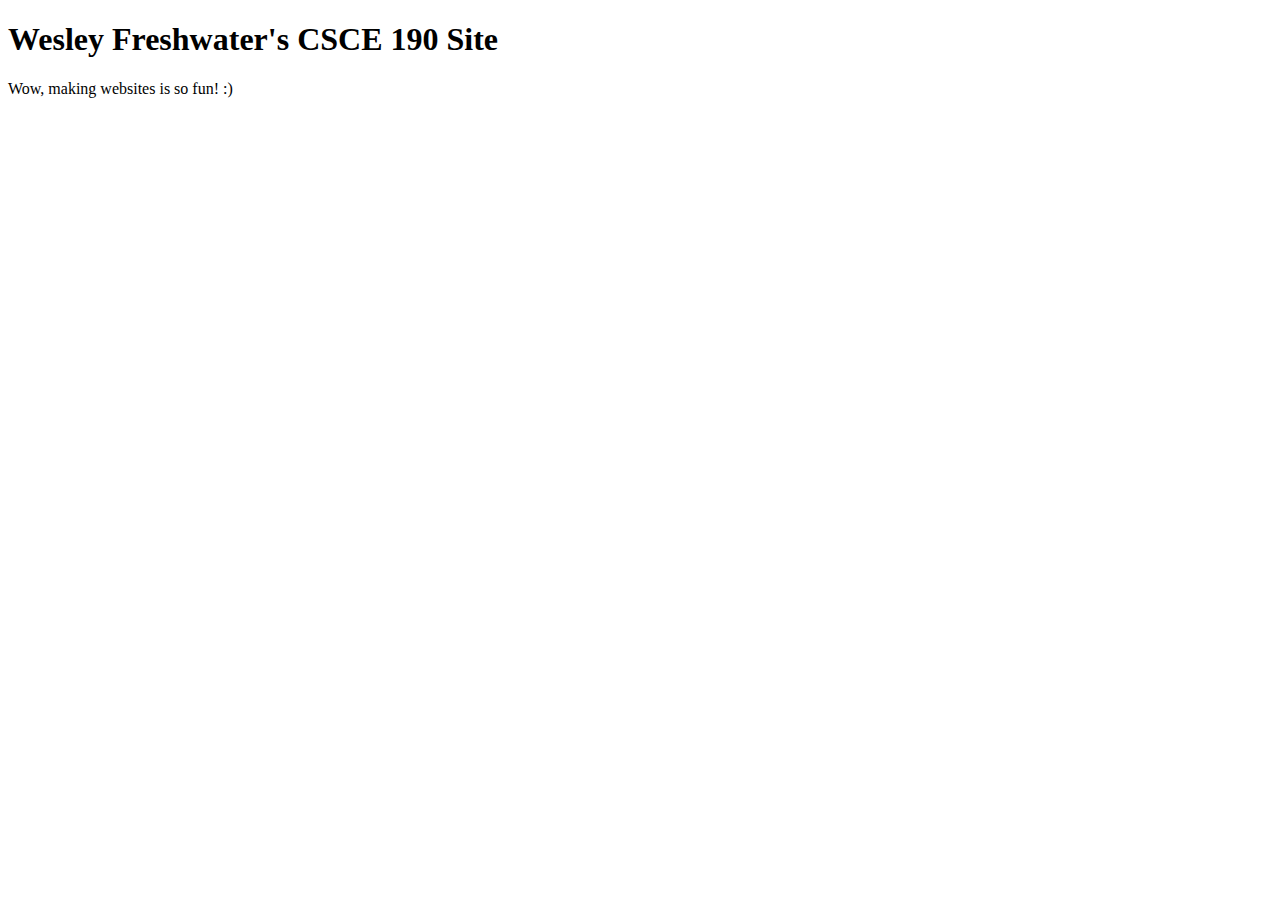
==== index.html @ b7a10476 "Add files via upload" ====
<!DOCTYPE html>
<html>
    <head>
        <title>CSCE 190: Wesley Freshwater</title>
    </head>
    <body>
        <h1>Wesley Freshwater's CSCE 190 Site</h1>
        <p>Wow, making websites is so fun! :)</p>
    </body>
</html>
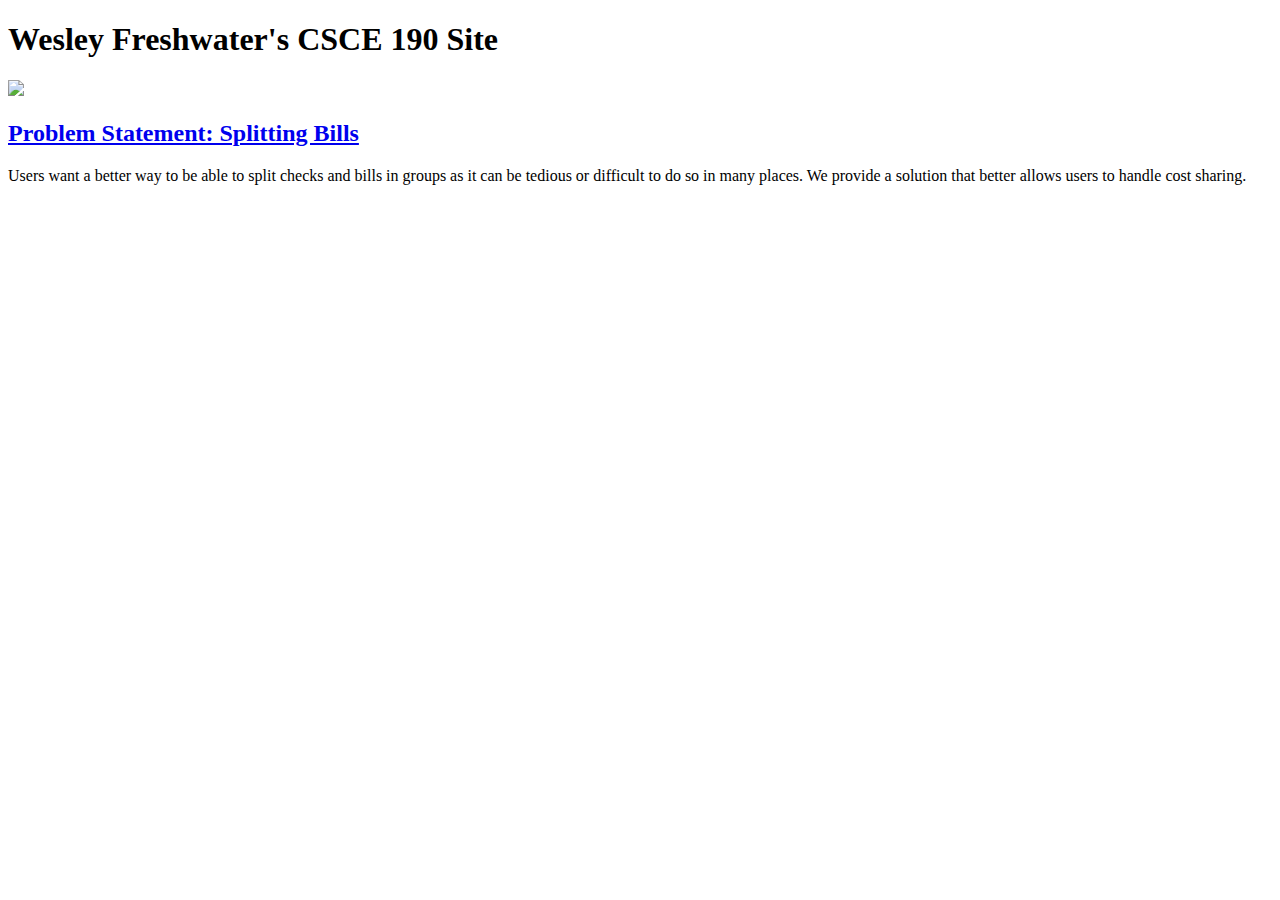
==== commit 430b3389: "Add files via upload" ====
--- a/index.html
+++ b/index.html
@@ -5,6 +5,15 @@
     </head>
     <body>
         <h1>Wesley Freshwater's CSCE 190 Site</h1>
-        <p>Wow, making websites is so fun! :)</p>
+
+        <section class="assignment">
+            <a href="files/problem-statement.pdf"><img src="images/problem-statement.png"></a>
+            <section class="ass-details">
+                <a href="files/problem-statement.pdf"><h2>Problem Statement: Splitting Bills</h2></a>
+                <p>
+                    Users want a better way to be able to split checks and bills in groups as it can be tedious or difficult to do so in many places. We provide a solution that better allows users to handle cost sharing.
+                </p>
+            </section>
+        </section>
     </body>
 </html>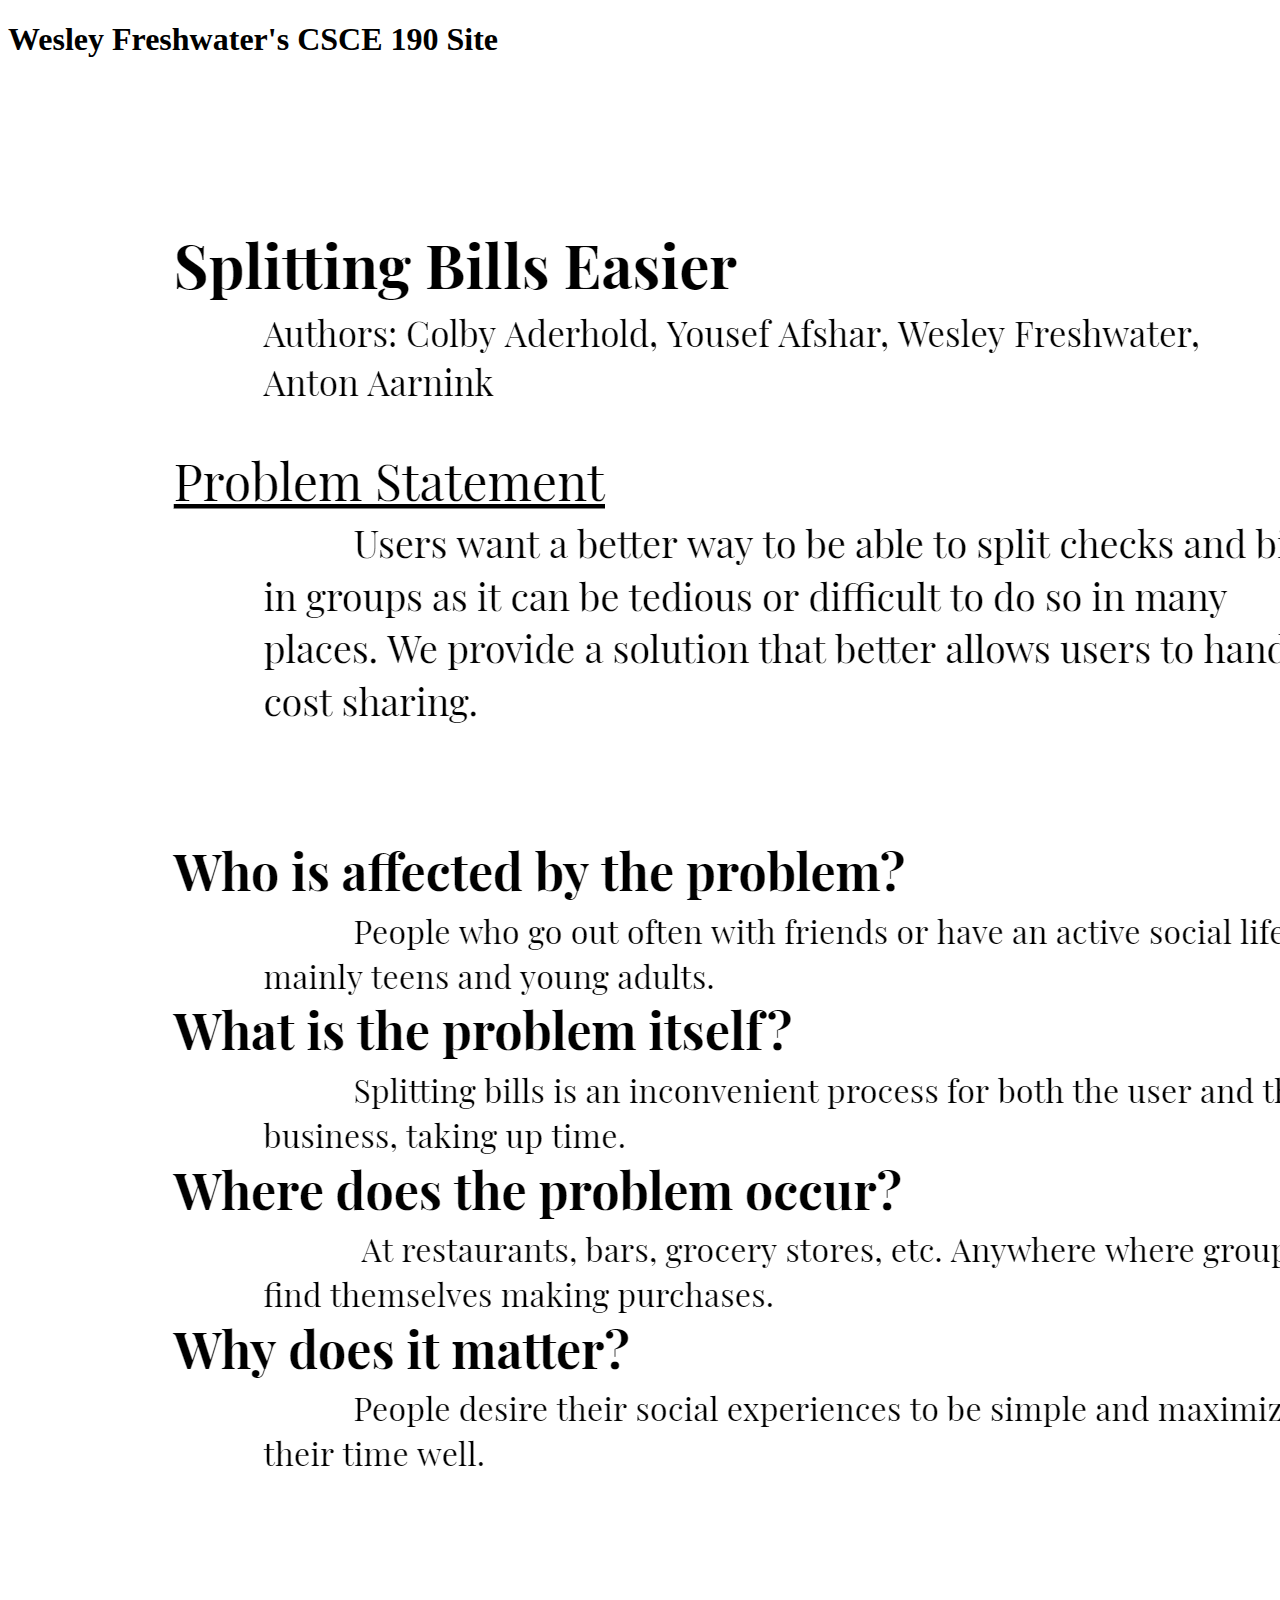
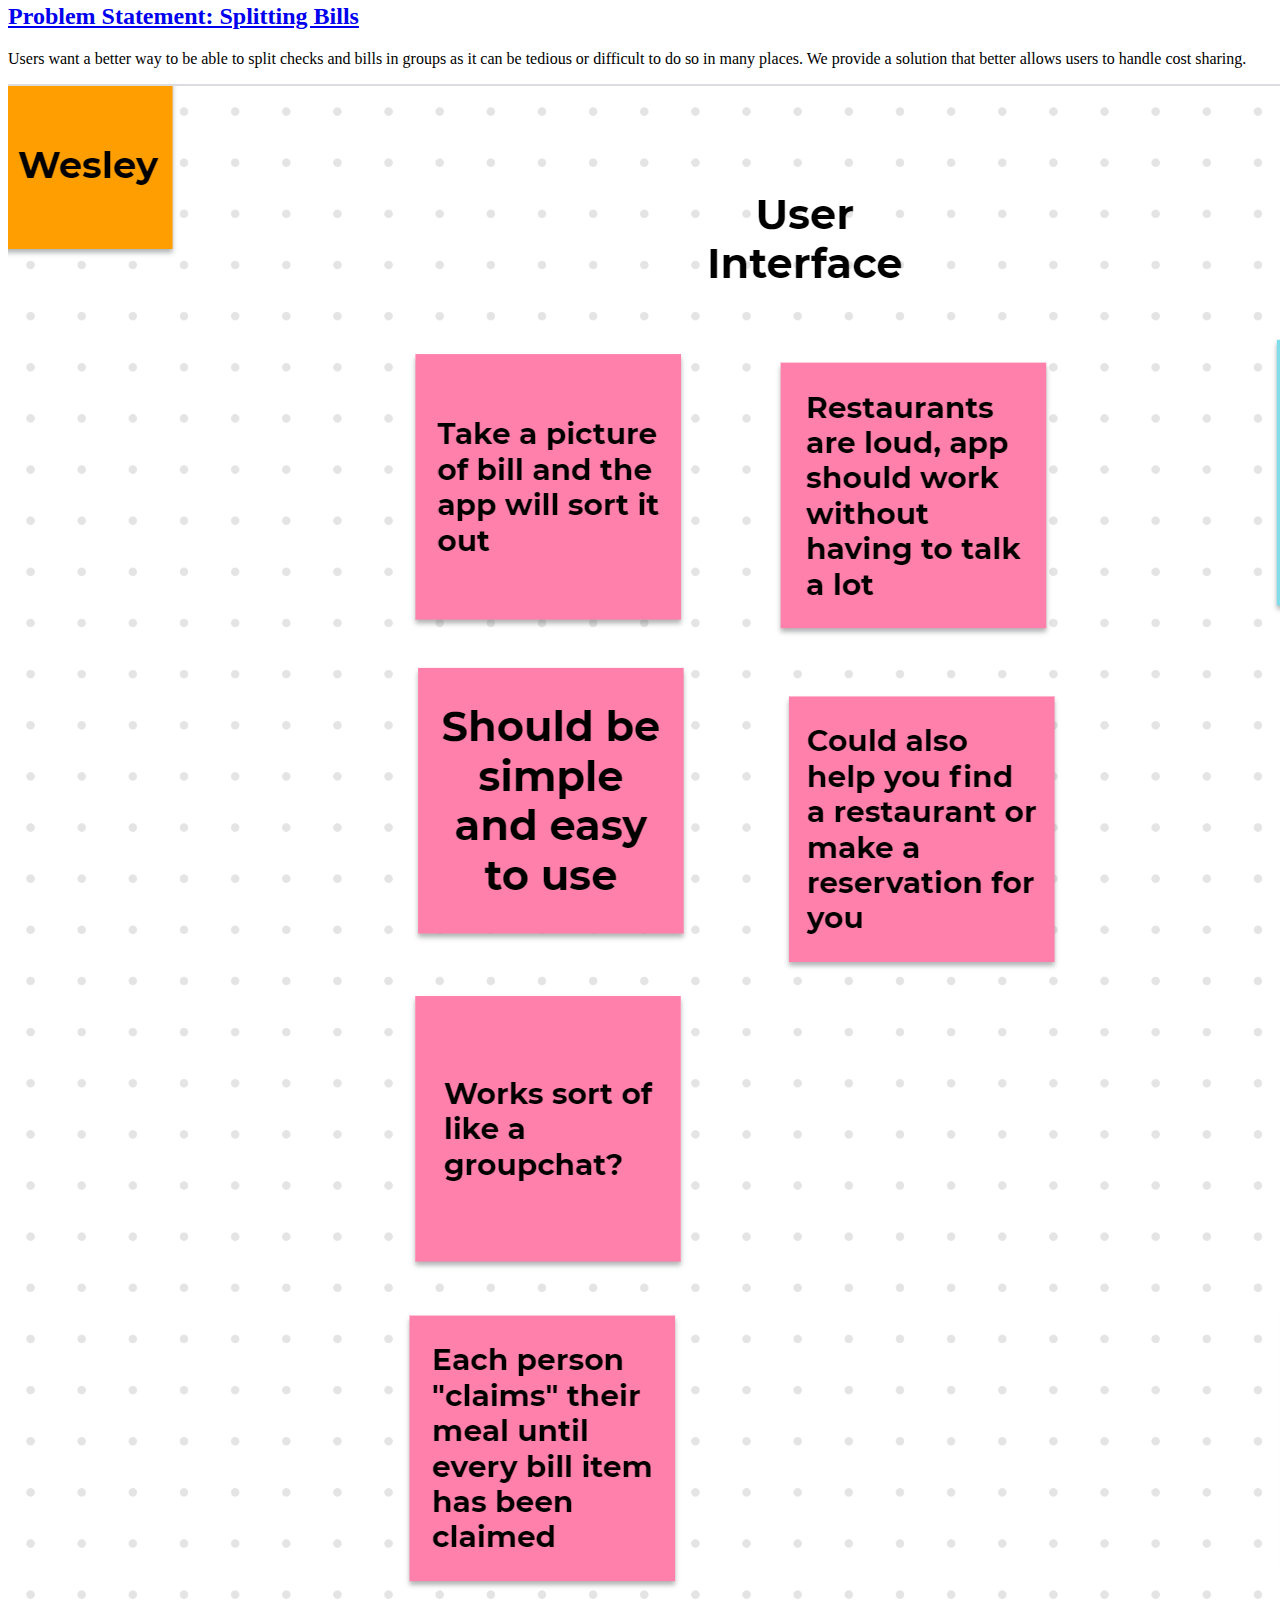
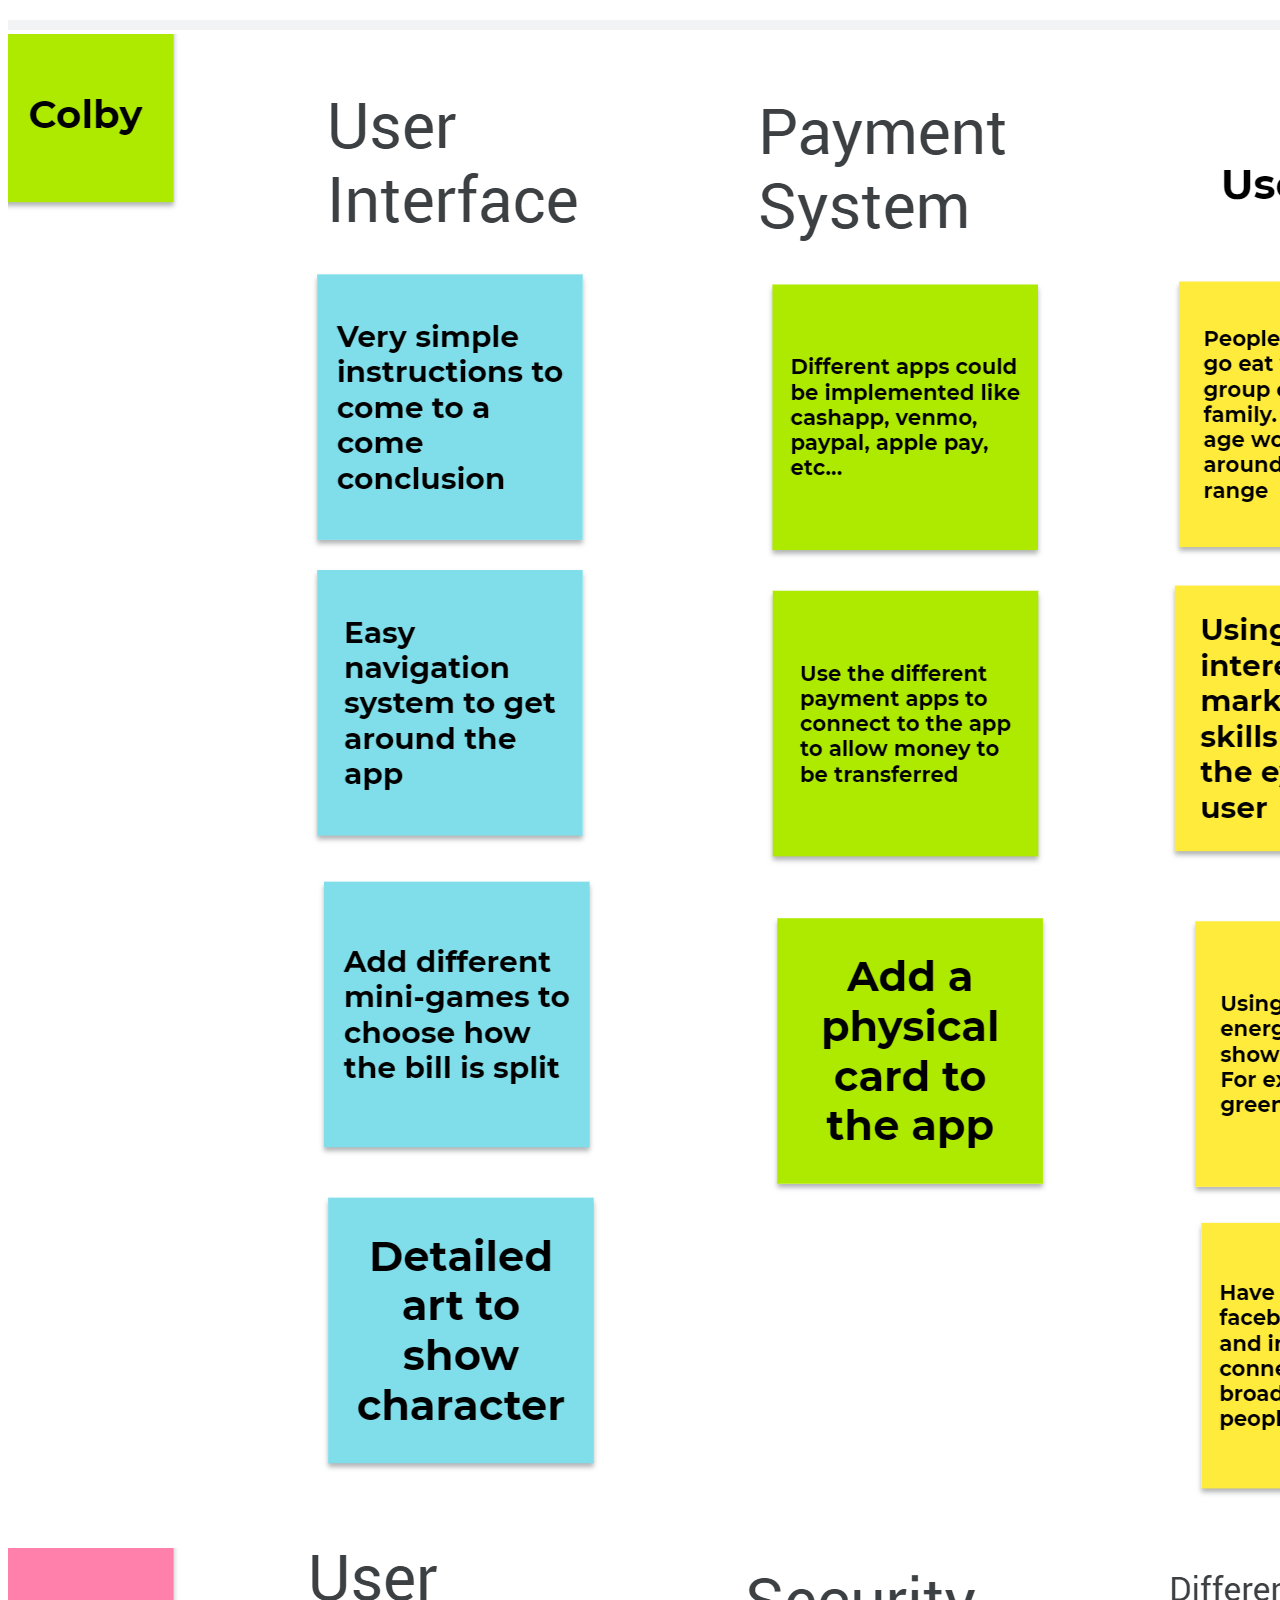
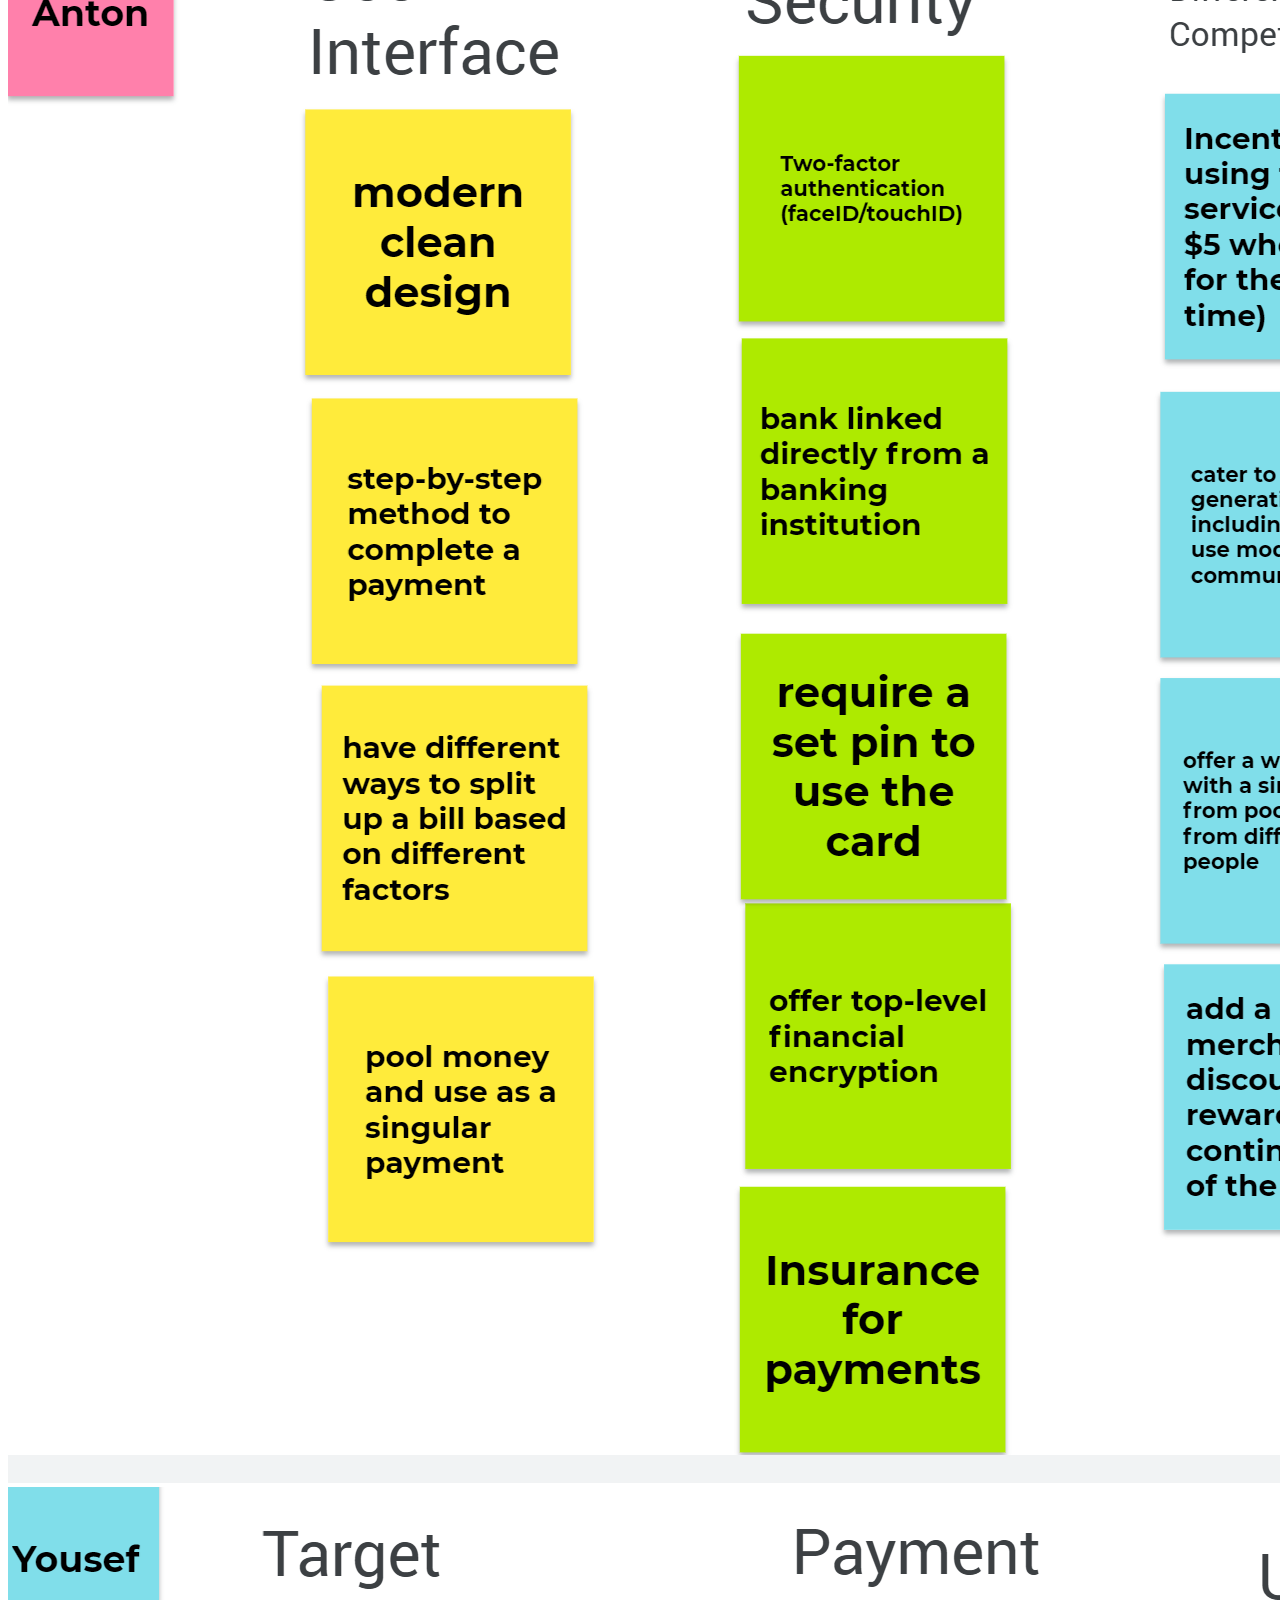
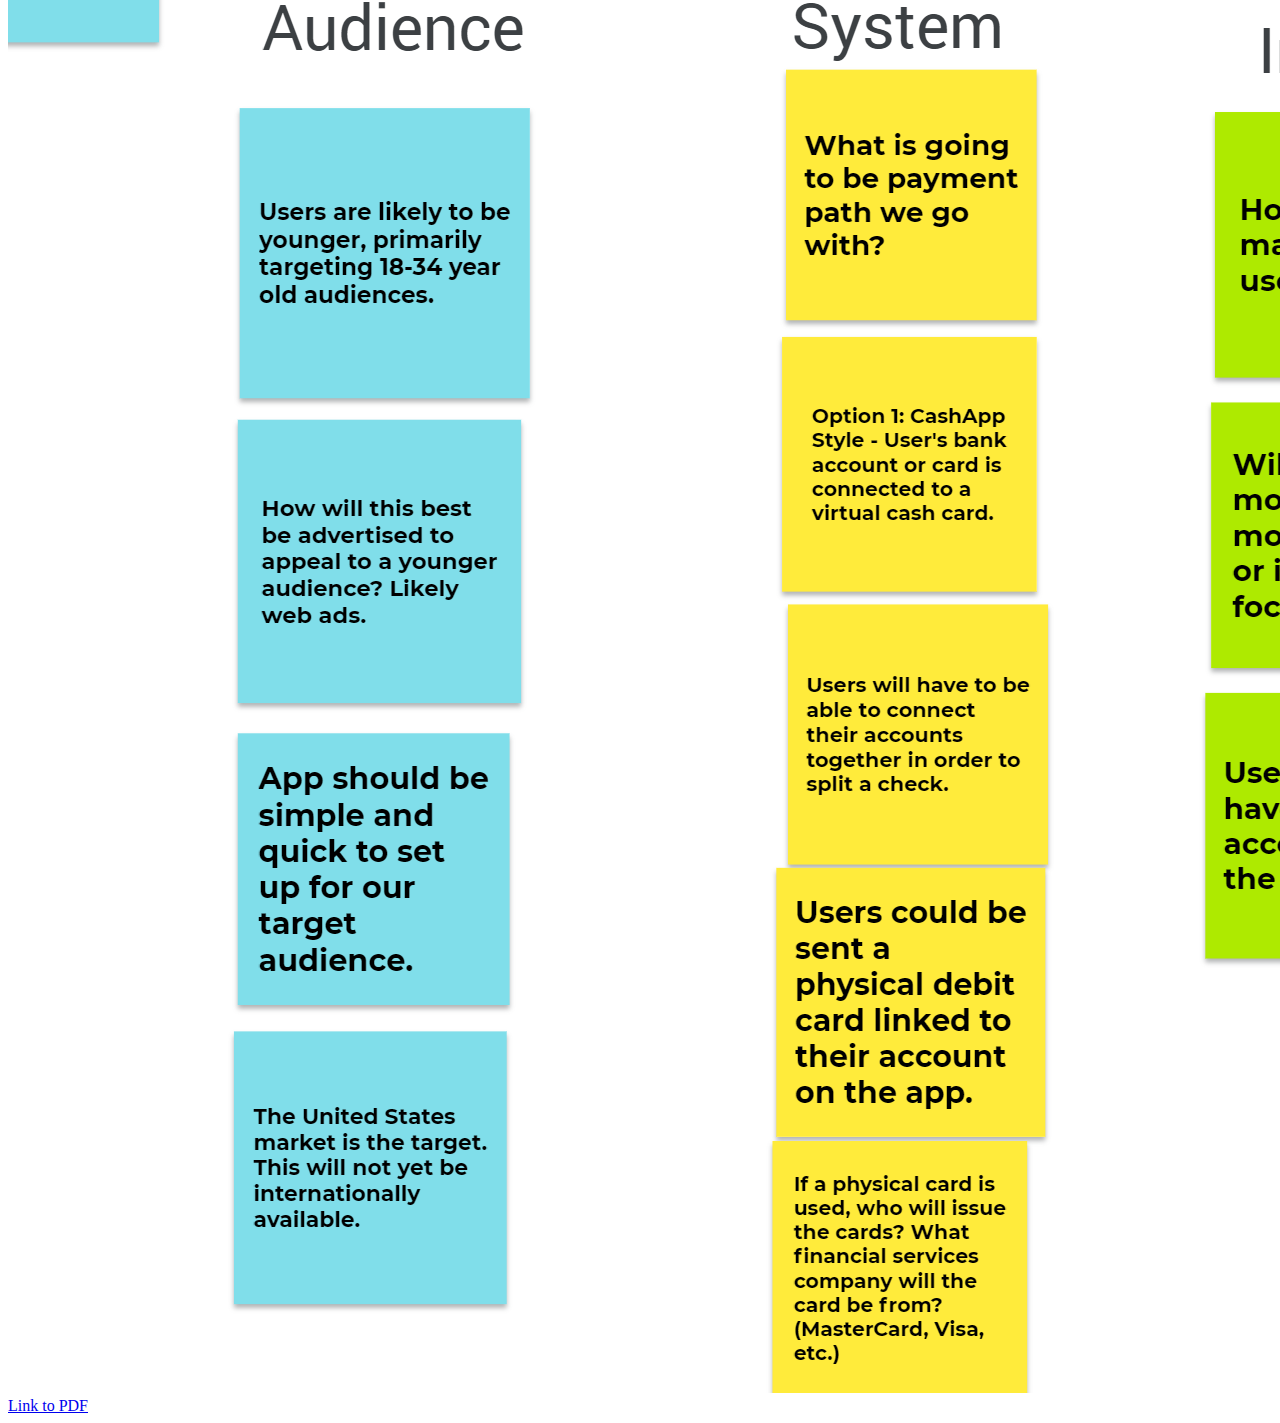
==== commit 5de64171: "Add files via upload" ====
--- a/index.html
+++ b/index.html
@@ -7,7 +7,7 @@
         <h1>Wesley Freshwater's CSCE 190 Site</h1>
 
         <section class="assignment">
-            <a href="files/problem-statement.pdf"><img src="images/problem-statement.png"></a>
+            <a href="files/problem-statement.pdf"><img src="images/problem-statement.PNG"></a>
             <section class="ass-details">
                 <a href="files/problem-statement.pdf"><h2>Problem Statement: Splitting Bills</h2></a>
                 <p>
@@ -15,5 +15,13 @@
                 </p>
             </section>
         </section>
+
+        <section class="assignment">
+            <a><img src="images/affinity1.PNG"></a>
+            <a><img src="images/affinity2.PNG"></a>
+            <a><img src="images/affinity3.PNG"></a>
+            <a><img src="images/affinity4.PNG"></a>
+            <a href="files/affinity.pdf">Link to PDF</a>
+        </section>
     </body>
 </html>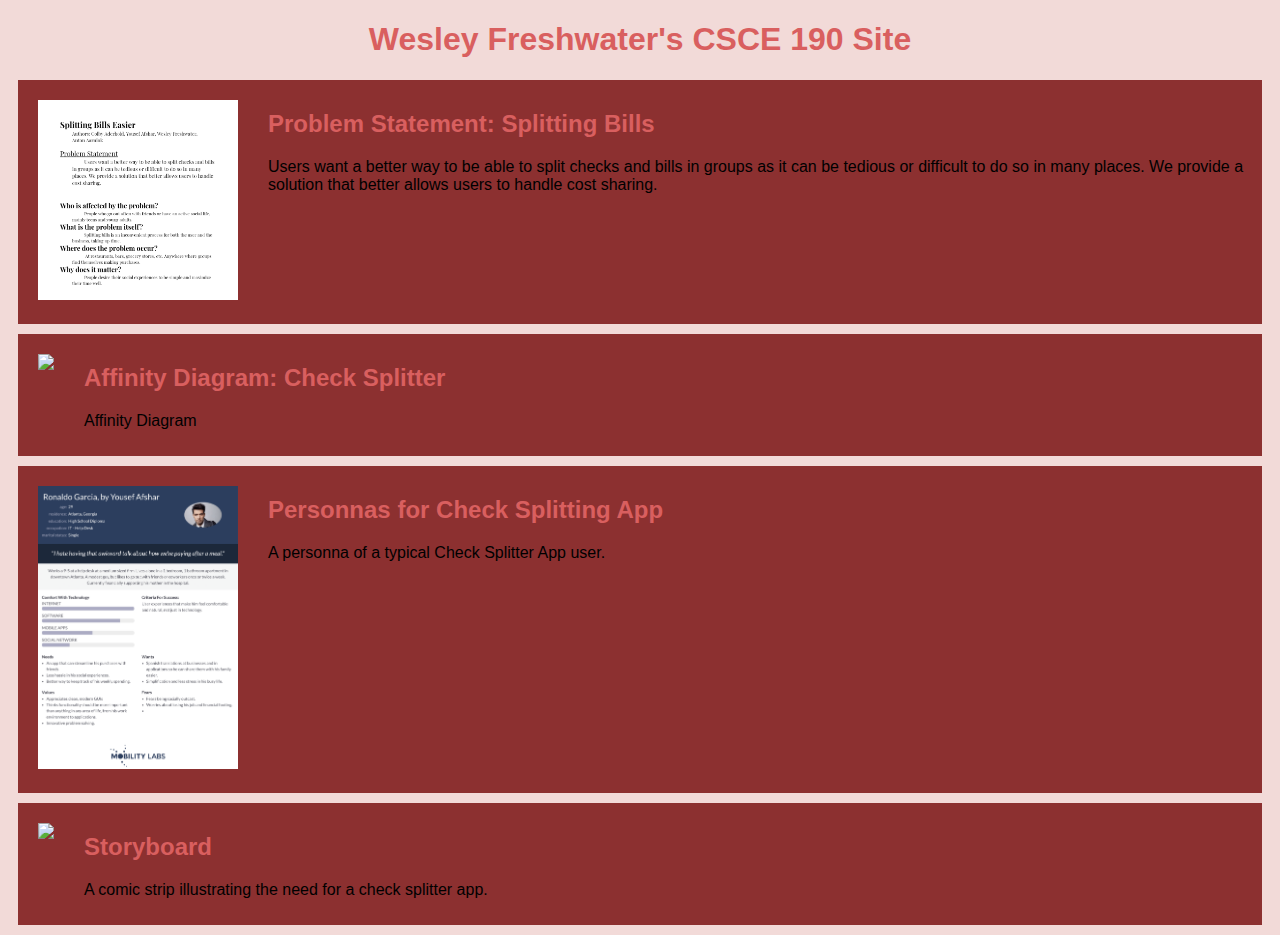
==== commit 6f41029a: "Add files via upload" ====
--- a/index.html
+++ b/index.html
@@ -2,10 +2,12 @@
 <html>
     <head>
         <title>CSCE 190: Wesley Freshwater</title>
+        <link rel="stylesheet" href="styles.css">
     </head>
     <body>
         <h1>Wesley Freshwater's CSCE 190 Site</h1>
 
+        <!-- Problem Statement Assignment-->
         <section class="assignment">
             <a href="files/problem-statement.pdf"><img src="images/problem-statement.PNG"></a>
             <section class="ass-details">
@@ -16,12 +18,39 @@
             </section>
         </section>
 
+        <!-- Affinity Diagram Assignment-->
         <section class="assignment">
-            <a><img src="images/affinity1.PNG"></a>
-            <a><img src="images/affinity2.PNG"></a>
-            <a><img src="images/affinity3.PNG"></a>
-            <a><img src="images/affinity4.PNG"></a>
-            <a href="files/affinity.pdf">Link to PDF</a>
+            <a href="files/affinity.pdf"><img src="images/affinity1.png"></a>
+            <section class="ass-details">
+                <a href="files/affinity.pdf"><h2>Affinity Diagram: Check Splitter</h2></a>
+                <p>
+                    Affinity Diagram                
+                </p>
+            </section>
+        </section>
+
+        <!-- Personna Assignment-->
+        <section class="assignment">
+            <a href="files/personas.pdf"><img src="images/persona1.png"></a>
+            <section class="ass-details">
+                <a href="files/personas.pdf"><h2>Personnas for Check Splitting App</h2></a>
+                <p>
+                    A personna of a typical Check Splitter App user.
+                </p>
+            </section>
+
+        </section>
+
+         <!-- Storyboard Assignment-->
+         <section class="assignment">
+            <a href="files/storyboard.pdf"><img src="images/storyboard.png"></a>
+            <section class="ass-details">
+                <a href="files/storyboard.pdf"><h2>Storyboard</h2></a>
+                <p>
+                    A comic strip illustrating the need for a check splitter app.         
+                </p>
+            </section>
+
         </section>
     </body>
 </html>--- a/styles.css
+++ b/styles.css
@@ -0,0 +1,31 @@
+body {
+    background:#F2DAD8;
+    font-family: Arial, Helvetica, sans-serif;
+}
+
+.assignment {
+    display:flex;
+    padding:10px;
+    margin:10px;
+    background:#8C3030;
+}
+
+.assignment img {
+    width:200px;
+    padding:10px;
+    margin-right:20px;
+}
+
+h1 {
+    color:#D95F5F;
+    text-align:center;
+}
+
+h2 {
+    color:#D95F5F;
+}
+
+a {
+    text-decoration:none;
+    color:
+}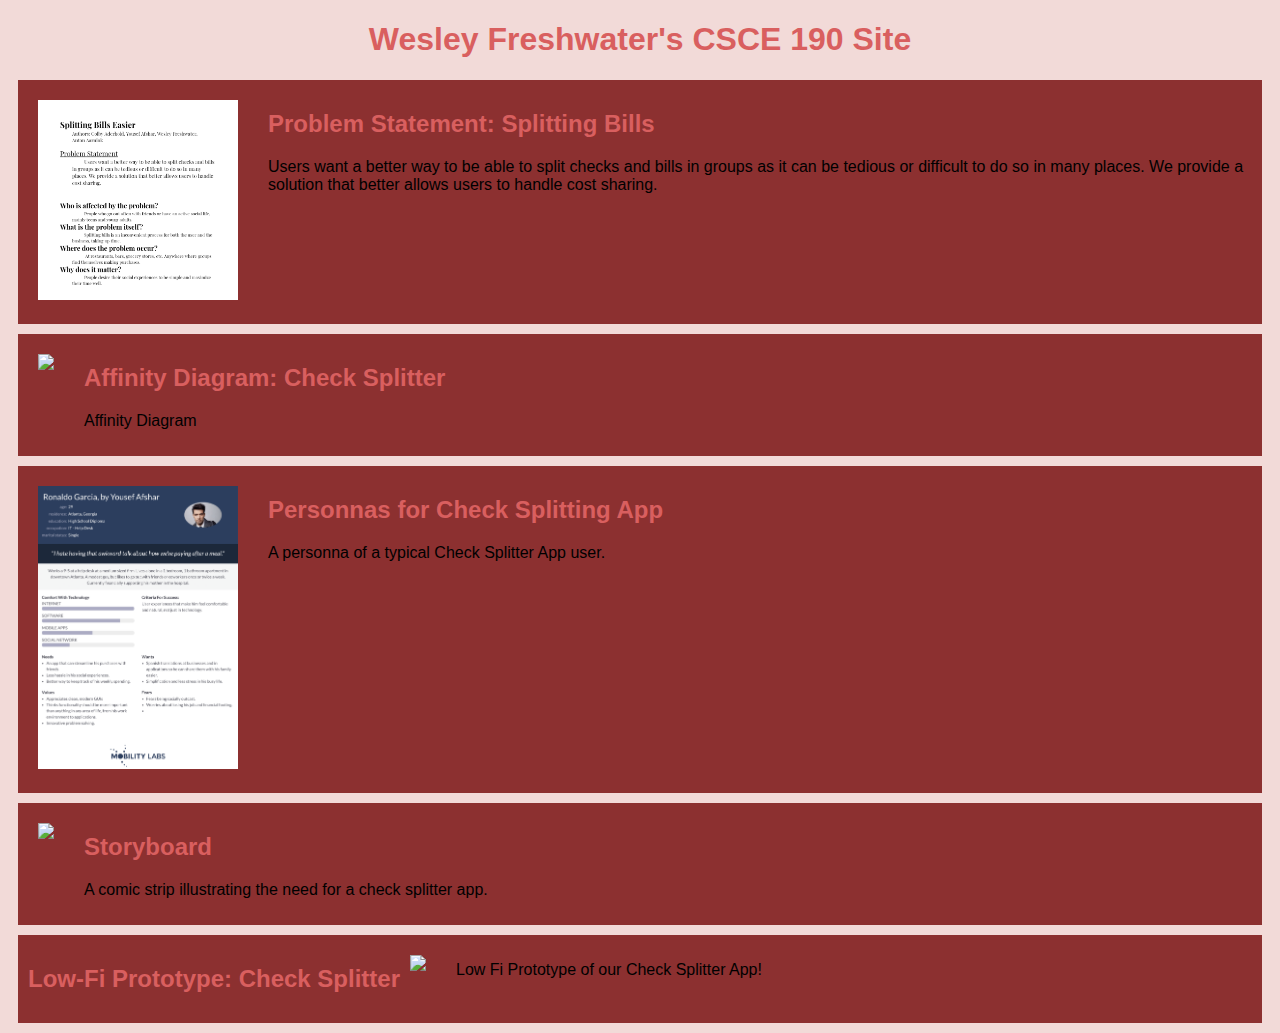
==== commit 6fc4cca4: "Add files via upload" ====
--- a/index.html
+++ b/index.html
@@ -52,5 +52,14 @@
             </section>
 
         </section>
+
+         <!-- Low-fi Prototype Assignment-->
+         <section class="assignment">
+            <a href="files/lofiprototypehtml/index.html"><h2>Low-Fi Prototype: Check Splitter</h2></a>
+            <a href="files/lofiprototypehtml/index.html"><img src="images/lofiprototype.png"></a>
+                <p>
+                    Low Fi Prototype of our Check Splitter App!         
+                </p>
+        </section>
     </body>
 </html>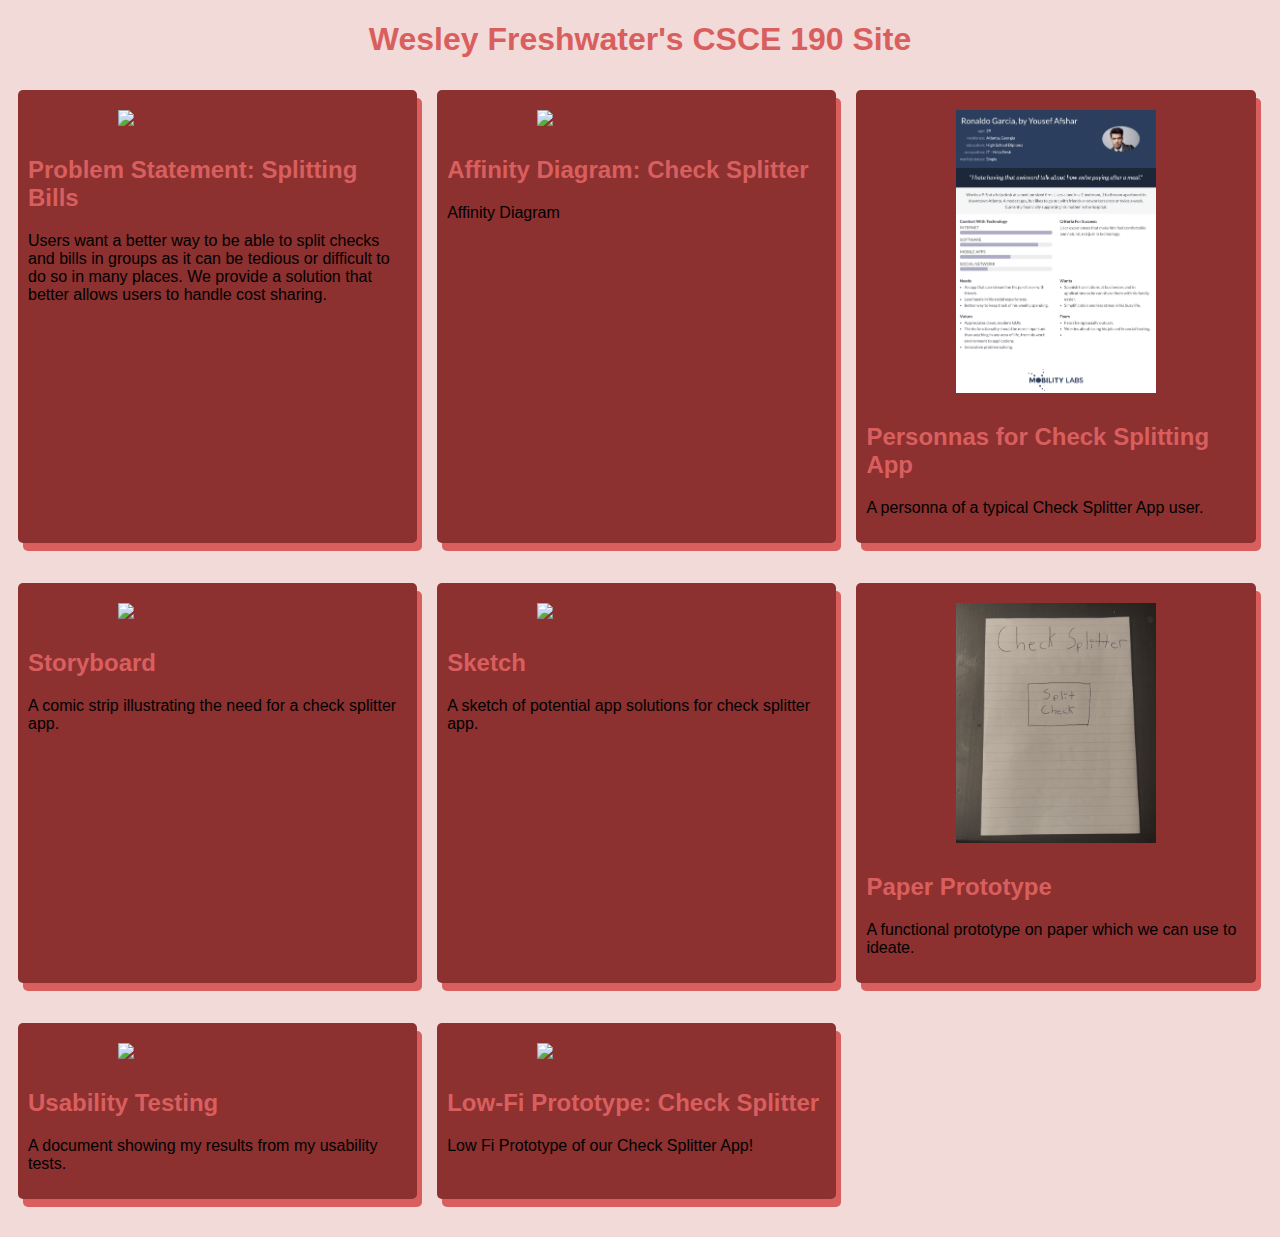
==== commit b6acd2d6: "Add files via upload" ====
--- a/index.html
+++ b/index.html
@@ -7,59 +7,99 @@
     <body>
         <h1>Wesley Freshwater's CSCE 190 Site</h1>
 
-        <!-- Problem Statement Assignment-->
-        <section class="assignment">
-            <a href="files/problem-statement.pdf"><img src="images/problem-statement.PNG"></a>
-            <section class="ass-details">
-                <a href="files/problem-statement.pdf"><h2>Problem Statement: Splitting Bills</h2></a>
-                <p>
-                    Users want a better way to be able to split checks and bills in groups as it can be tedious or difficult to do so in many places. We provide a solution that better allows users to handle cost sharing.
-                </p>
-            </section>
-        </section>
-
-        <!-- Affinity Diagram Assignment-->
-        <section class="assignment">
-            <a href="files/affinity.pdf"><img src="images/affinity1.png"></a>
-            <section class="ass-details">
-                <a href="files/affinity.pdf"><h2>Affinity Diagram: Check Splitter</h2></a>
-                <p>
-                    Affinity Diagram                
-                </p>
-            </section>
-        </section>
-
-        <!-- Personna Assignment-->
-        <section class="assignment">
-            <a href="files/personas.pdf"><img src="images/persona1.png"></a>
-            <section class="ass-details">
-                <a href="files/personas.pdf"><h2>Personnas for Check Splitting App</h2></a>
-                <p>
-                    A personna of a typical Check Splitter App user.
-                </p>
+        <div class="assignments">
+            <!-- Problem Statement Assignment-->
+            <section class="assignment">
+                <a href="files/problem-statement.pdf"><img src="images/problem-statement.png"></a>
+                <section class="ass-details">
+                    <a href="files/problem-statement.pdf"><h2>Problem Statement: Splitting Bills</h2></a>
+                    <p>
+                        Users want a better way to be able to split checks and bills in groups as it can be tedious or difficult to do so in many places. We provide a solution that better allows users to handle cost sharing.
+                    </p>
+                </section>
             </section>
 
-        </section>
-
-         <!-- Storyboard Assignment-->
-         <section class="assignment">
-            <a href="files/storyboard.pdf"><img src="images/storyboard.png"></a>
-            <section class="ass-details">
-                <a href="files/storyboard.pdf"><h2>Storyboard</h2></a>
-                <p>
-                    A comic strip illustrating the need for a check splitter app.         
-                </p>
+            <!-- Affinity Diagram Assignment-->
+            <section class="assignment">
+                <a href="files/affinity.pdf"><img src="images/affinity1.png"></a>
+                <section class="ass-details">
+                    <a href="files/affinity.pdf"><h2>Affinity Diagram: Check Splitter</h2></a>
+                    <p>
+                        Affinity Diagram                
+                    </p>
+                </section>
             </section>
 
-        </section>
+            <!-- Personna Assignment-->
+            <section class="assignment">
+                <a href="files/personas.pdf"><img src="images/persona1.png"></a>
+                <section class="ass-details">
+                    <a href="files/personas.pdf"><h2>Personnas for Check Splitting App</h2></a>
+                    <p>
+                        A personna of a typical Check Splitter App user.
+                    </p>
+                </section>
 
-         <!-- Low-fi Prototype Assignment-->
-         <section class="assignment">
-            <a href="files/lofiprototypehtml/index.html"><h2>Low-Fi Prototype: Check Splitter</h2></a>
-            <a href="files/lofiprototypehtml/index.html"><img src="images/lofiprototype.png"></a>
-                <p>
-                    Low Fi Prototype of our Check Splitter App!         
-                </p>
-        </section>
+            </section>
+
+            <!-- Storyboard Assignment-->
+            <section class="assignment">
+                <a href="files/storyboard.pdf"><img src="images/storyboard.png"></a>
+                <section class="ass-details">
+                    <a href="files/storyboard.pdf"><h2>Storyboard</h2></a>
+                    <p>
+                        A comic strip illustrating the need for a check splitter app.         
+                    </p>
+                </section>
+
+            </section>
+
+            <!-- Sketching Assignment-->
+            <section class="assignment">
+                <a href="files/sketch.pdf"><img src="images/sketch.png"></a>
+                <section class="ass-details">
+                    <a href="files/sketch.png"><h2>Sketch</h2></a>
+                    <p>
+                        A sketch of potential app solutions for check splitter app.         
+                    </p>
+                </section>
+
+            </section>
+
+            <!-- Paper Prototype Assignment-->
+            <section class="assignment">
+                <a href="https://youtu.be/fdshfRLOxHM"><img src="images/paperprototype.png"></a>
+                <section class="ass-details">
+                    <a href="https://youtu.be/fdshfRLOxHM"><h2>Paper Prototype</h2></a>
+                    <p>
+                        A functional prototype on paper which we can use to ideate.         
+                    </p>
+                </section>
+
+            </section>
+
+            <!-- Usability Testing Assignment-->
+            <section class="assignment">
+                <a href="files/usabilitytesting.pdf"><img src="images/usabilitytesting.png"></a>
+                <section class="ass-details">
+                    <a href="files/usabilitytesting.pdf"><h2>Usability Testing</h2></a>
+                    <p>
+                        A document showing my results from my usability tests.         
+                    </p>
+                </section>
+
+            </section>
+
+            <!-- Low-fi Prototype Assignment-->
+            <section class="assignment">
+                <a href="files/lofiprototypehtml/index.html"><img src="images/lofiprototype.png"></a>
+                <section class="ass-details">
+                <a href="files/lofiprototypehtml/index.html"><h2>Low-Fi Prototype: Check Splitter</h2></a>
+                    <p>
+                        Low Fi Prototype of our Check Splitter App!         
+                    </p>
+                </section>
+            </section>
+        </div>
     </body>
 </html>--- a/styles.css
+++ b/styles.css
@@ -3,17 +3,28 @@
     font-family: Arial, Helvetica, sans-serif;
 }
 
+.assignments {
+    display:flex;
+    flex-wrap:wrap;
+}
+
 .assignment {
-    display:flex;
+    width:30%;
     padding:10px;
     margin:10px;
+    margin-bottom: 30px;
     background:#8C3030;
+    border-radius:5px;
+    box-shadow: 5px 8px #D95F5F;
 }
 
 .assignment img {
     width:200px;
     padding:10px;
     margin-right:20px;
+    border-radius:5px;
+    display:block;
+    margin:auto;
 }
 
 h1 {
@@ -25,7 +36,10 @@
     color:#D95F5F;
 }
 
+.assignment a:hover {
+    color:#D95F5F;
+}
+
 a {
     text-decoration:none;
-    color:
 }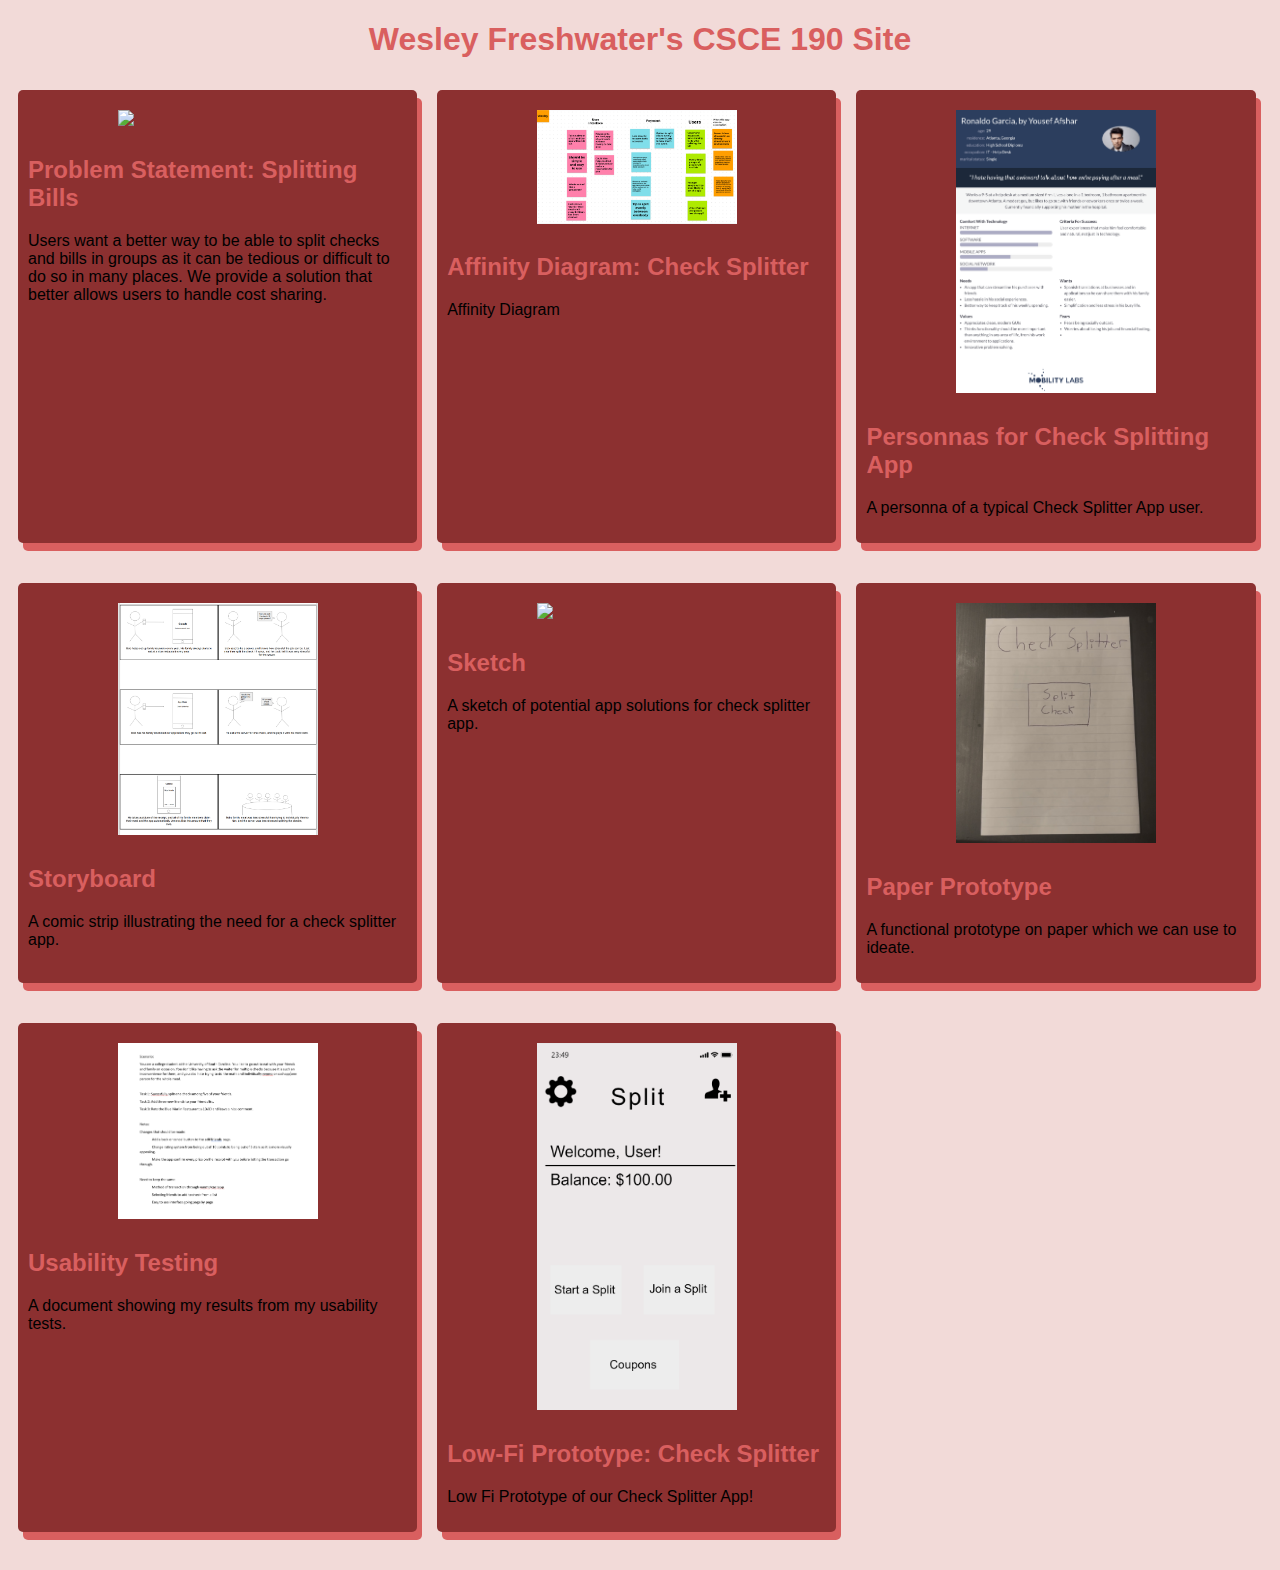
==== commit 87b2740c: "Add files via upload" ====
--- a/index.html
+++ b/index.html
@@ -21,7 +21,7 @@
 
             <!-- Affinity Diagram Assignment-->
             <section class="assignment">
-                <a href="files/affinity.pdf"><img src="images/affinity1.png"></a>
+                <a href="files/affinity.pdf"><img src="images/affinity1.PNG"></a>
                 <section class="ass-details">
                     <a href="files/affinity.pdf"><h2>Affinity Diagram: Check Splitter</h2></a>
                     <p>
@@ -44,7 +44,7 @@
 
             <!-- Storyboard Assignment-->
             <section class="assignment">
-                <a href="files/storyboard.pdf"><img src="images/storyboard.png"></a>
+                <a href="files/storyboard.pdf"><img src="images/storyboard.PNG"></a>
                 <section class="ass-details">
                     <a href="files/storyboard.pdf"><h2>Storyboard</h2></a>
                     <p>
@@ -80,7 +80,7 @@
 
             <!-- Usability Testing Assignment-->
             <section class="assignment">
-                <a href="files/usabilitytesting.pdf"><img src="images/usabilitytesting.png"></a>
+                <a href="files/usabilitytesting.pdf"><img src="images/usabilitytesting.PNG"></a>
                 <section class="ass-details">
                     <a href="files/usabilitytesting.pdf"><h2>Usability Testing</h2></a>
                     <p>
@@ -92,7 +92,7 @@
 
             <!-- Low-fi Prototype Assignment-->
             <section class="assignment">
-                <a href="files/lofiprototypehtml/index.html"><img src="images/lofiprototype.png"></a>
+                <a href="files/lofiprototypehtml/index.html"><img src="images/lofiprototype.PNG"></a>
                 <section class="ass-details">
                 <a href="files/lofiprototypehtml/index.html"><h2>Low-Fi Prototype: Check Splitter</h2></a>
                     <p>
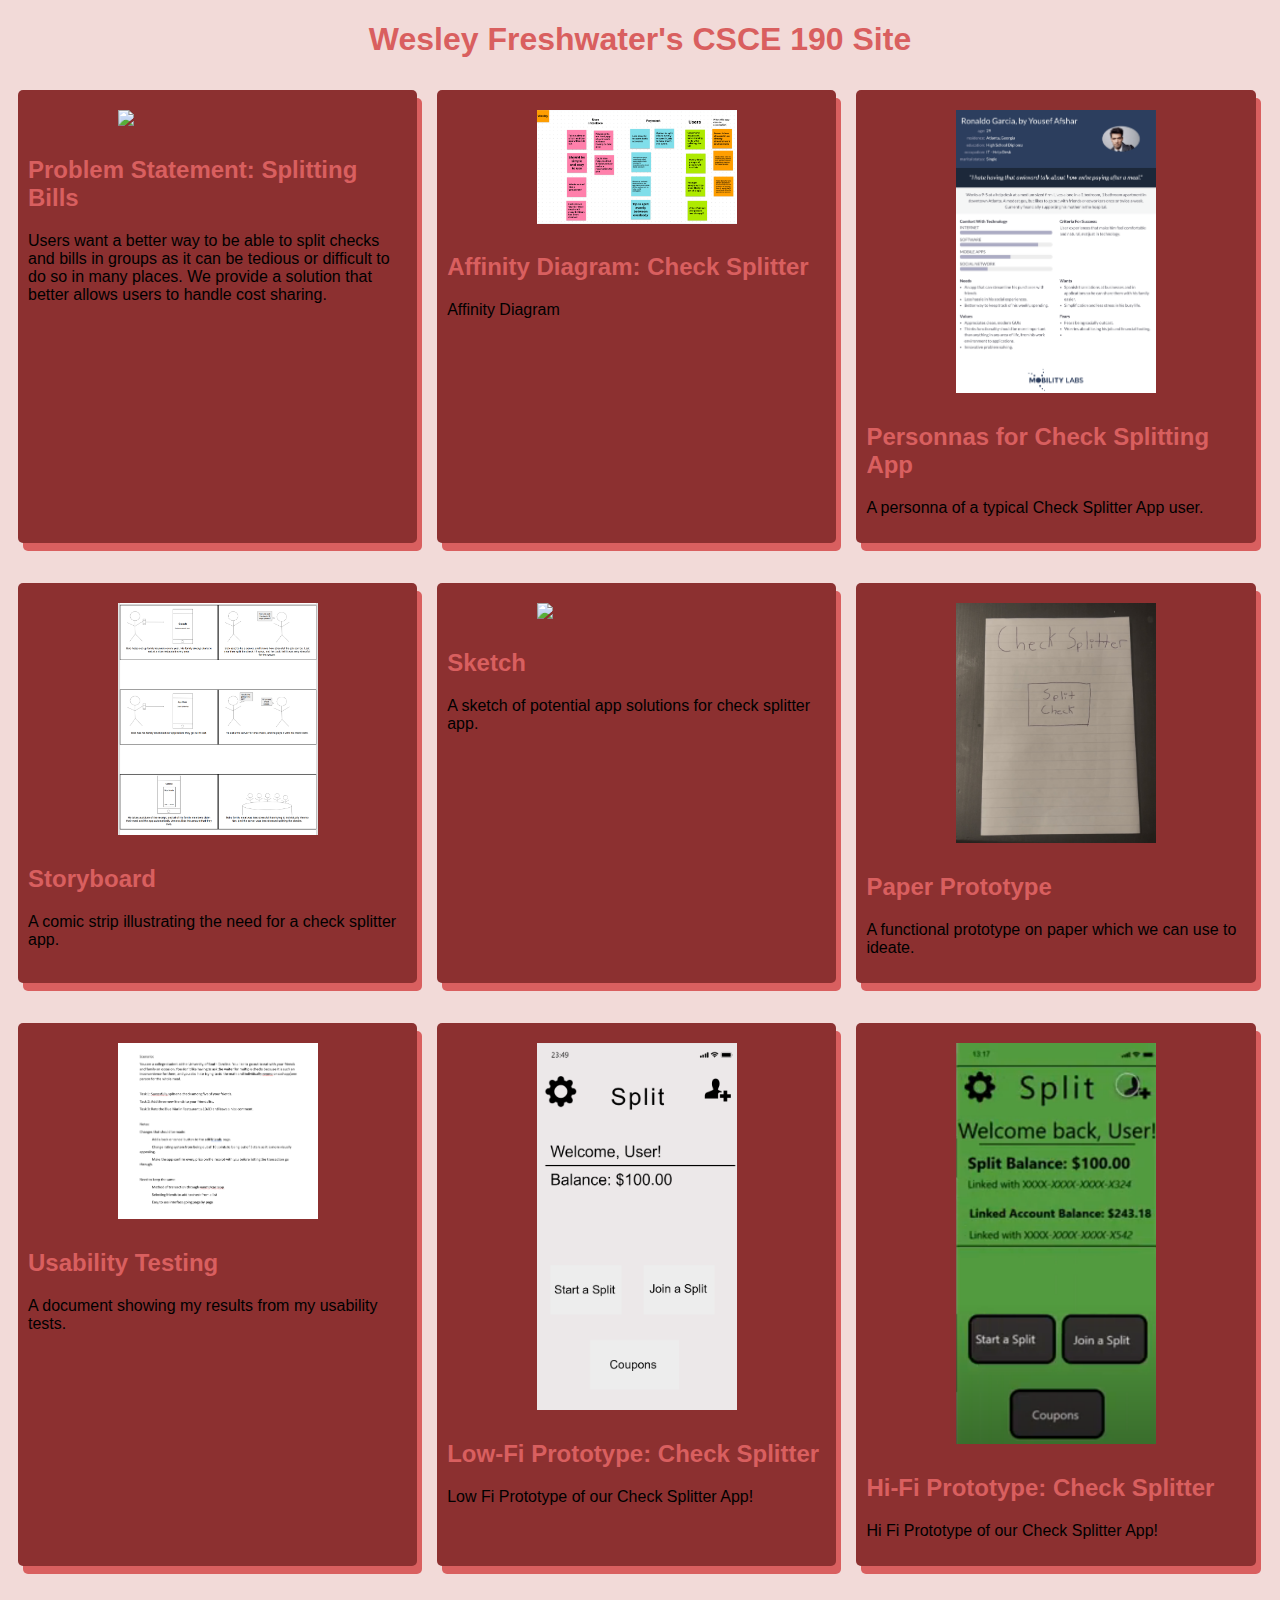
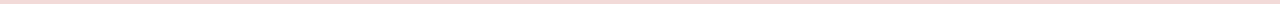
==== commit c18422e9: "Add files via upload" ====
--- a/index.html
+++ b/index.html
@@ -100,6 +100,17 @@
                     </p>
                 </section>
             </section>
+
+            <!-- Hi-fi Prototype Assignment-->
+            <section class="assignment">
+                <a href="https://www.youtube.com/watch?v=badgMoBsf_8&feature=youtu.be"><img src="images/hifi.PNG"></a>
+                <section class="ass-details">
+                <a href="https://www.youtube.com/watch?v=badgMoBsf_8&feature=youtu.be"><h2>Hi-Fi Prototype: Check Splitter</h2></a>
+                    <p>
+                        Hi Fi Prototype of our Check Splitter App!         
+                    </p>
+                </section>
+            </section>
         </div>
     </body>
 </html>